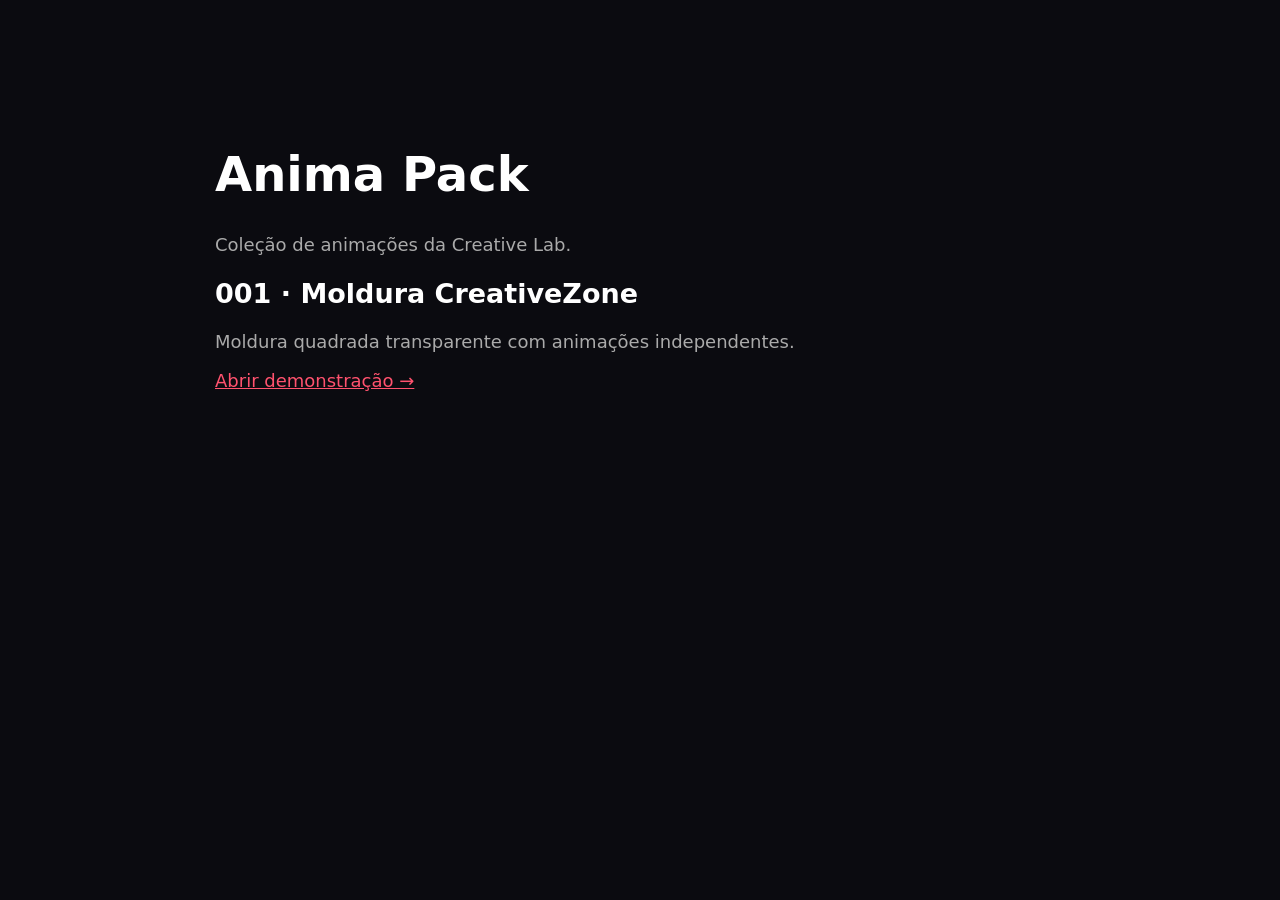
==== index.html @ 5e4f6523 "Add CreativeZone frame animation and standalone HTML demo" ====
<!doctype html><html lang="pt-BR"><meta charset="utf-8"><meta name="viewport" content="width=device-width,initial-scale=1"><title>Anima Pack</title><style>body{background:#0b0b10;color:#fff;font:18px system-ui;max-width:850px;margin:10vh auto;padding:24px}a{color:#ff526e}p{color:#aaa}h1{font-size:48px}</style><h1>Anima Pack</h1><p>Coleção de animações da Creative Lab.</p><h2>001 · Moldura CreativeZone</h2><p>Moldura quadrada transparente com animações independentes.</p><a href="animations/creativezone-frame/index.html">Abrir demonstração →</a></html>
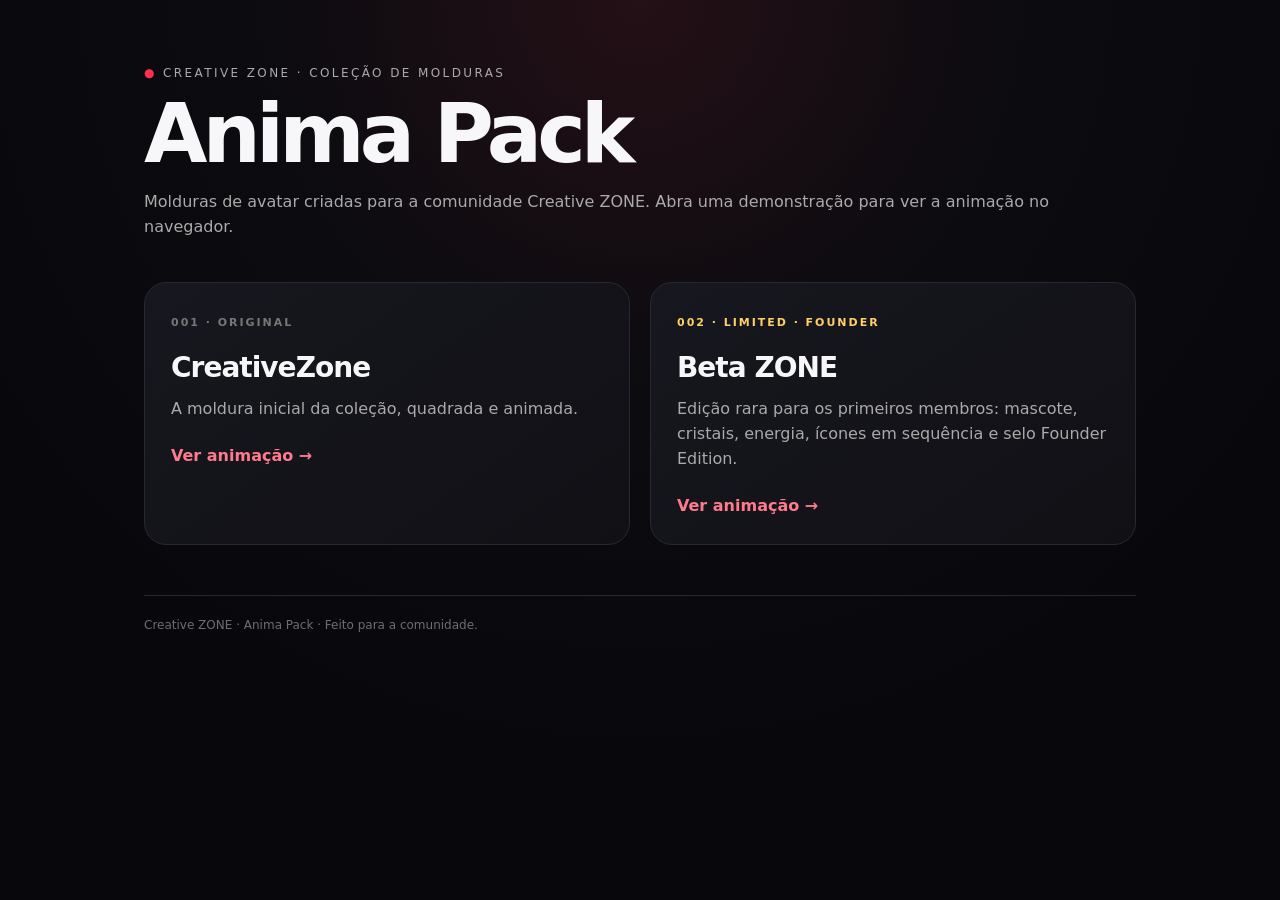
==== commit 9174f8ee: "feat: add Beta ZONE to animation catalog" ====
--- a/index.html
+++ b/index.html
@@ -1 +1,24 @@
-<!doctype html><html lang="pt-BR"><meta charset="utf-8"><meta name="viewport" content="width=device-width,initial-scale=1"><title>Anima Pack</title><style>body{background:#0b0b10;color:#fff;font:18px system-ui;max-width:850px;margin:10vh auto;padding:24px}a{color:#ff526e}p{color:#aaa}h1{font-size:48px}</style><h1>Anima Pack</h1><p>Coleção de animações da Creative Lab.</p><h2>001 · Moldura CreativeZone</h2><p>Moldura quadrada transparente com animações independentes.</p><a href="animations/creativezone-frame/index.html">Abrir demonstração →</a></html>+<!doctype html>
+<html lang="pt-BR">
+<head>
+<meta charset="utf-8">
+<meta name="viewport" content="width=device-width,initial-scale=1">
+<title>Anima Pack · Creative ZONE</title>
+<style>
+:root{color-scheme:dark;--red:#ff304f;--bg:#09090e;--panel:#13131a;--line:#292832}
+*{box-sizing:border-box}body{margin:0;background:radial-gradient(circle at 50% 0,#241016 0,#0b0b10 35%,#08080c 72%);color:#f7f7fa;font:16px/1.55 Inter,system-ui,sans-serif;min-height:100vh}
+main{max-width:1040px;margin:auto;padding:64px 24px}.eyebrow{letter-spacing:.2em;color:#aaa;font-size:12px}.eyebrow b{color:var(--red)}h1{font-size:clamp(44px,8vw,82px);letter-spacing:-.06em;line-height:.95;margin:12px 0 18px}p{color:#aaa}.grid{display:grid;grid-template-columns:repeat(2,minmax(0,1fr));gap:20px;margin-top:42px}.card{display:block;color:inherit;text-decoration:none;background:linear-gradient(145deg,#17171f,#101015);border:1px solid var(--line);border-radius:22px;padding:26px;transition:.2s transform,.2s border-color,.2s box-shadow}.card:hover{transform:translateY(-3px);border-color:#8a2635;box-shadow:0 18px 42px #0006}.id{font:700 11px/1 system-ui;letter-spacing:.18em;color:#777}.limited{color:#ffd166}.card h2{font-size:28px;letter-spacing:-.035em;margin:12px 0 8px}.card p{margin:0 0 22px}.go{color:#ff7a8c;font-weight:750}footer{margin-top:50px;padding-top:20px;border-top:1px solid var(--line);color:#6f6c78;font-size:12px}@media(max-width:680px){main{padding:38px 18px}.grid{grid-template-columns:1fr}}
+</style>
+</head>
+<body><main>
+<div class="eyebrow"><b>●</b> CREATIVE ZONE · COLEÇÃO DE MOLDURAS</div>
+<h1>Anima Pack</h1>
+<p>Molduras de avatar criadas para a comunidade Creative ZONE. Abra uma demonstração para ver a animação no navegador.</p>
+<div class="grid">
+<a class="card" href="https://htmlpreview.github.io/?https://github.com/Creatiive-Lab/Anima-pack/blob/main/animations/creativezone-frame/index.html">
+<span class="id">001 · ORIGINAL</span><h2>CreativeZone</h2><p>A moldura inicial da coleção, quadrada e animada.</p><span class="go">Ver animação →</span></a>
+<a class="card" href="https://htmlpreview.github.io/?https://github.com/Creatiive-Lab/Anima-pack/blob/main/animations/beta-zone-frame/index.html">
+<span class="id limited">002 · LIMITED · FOUNDER</span><h2>Beta ZONE</h2><p>Edição rara para os primeiros membros: mascote, cristais, energia, ícones em sequência e selo Founder Edition.</p><span class="go">Ver animação →</span></a>
+</div>
+<footer>Creative ZONE · Anima Pack · Feito para a comunidade.</footer>
+</main></body></html>
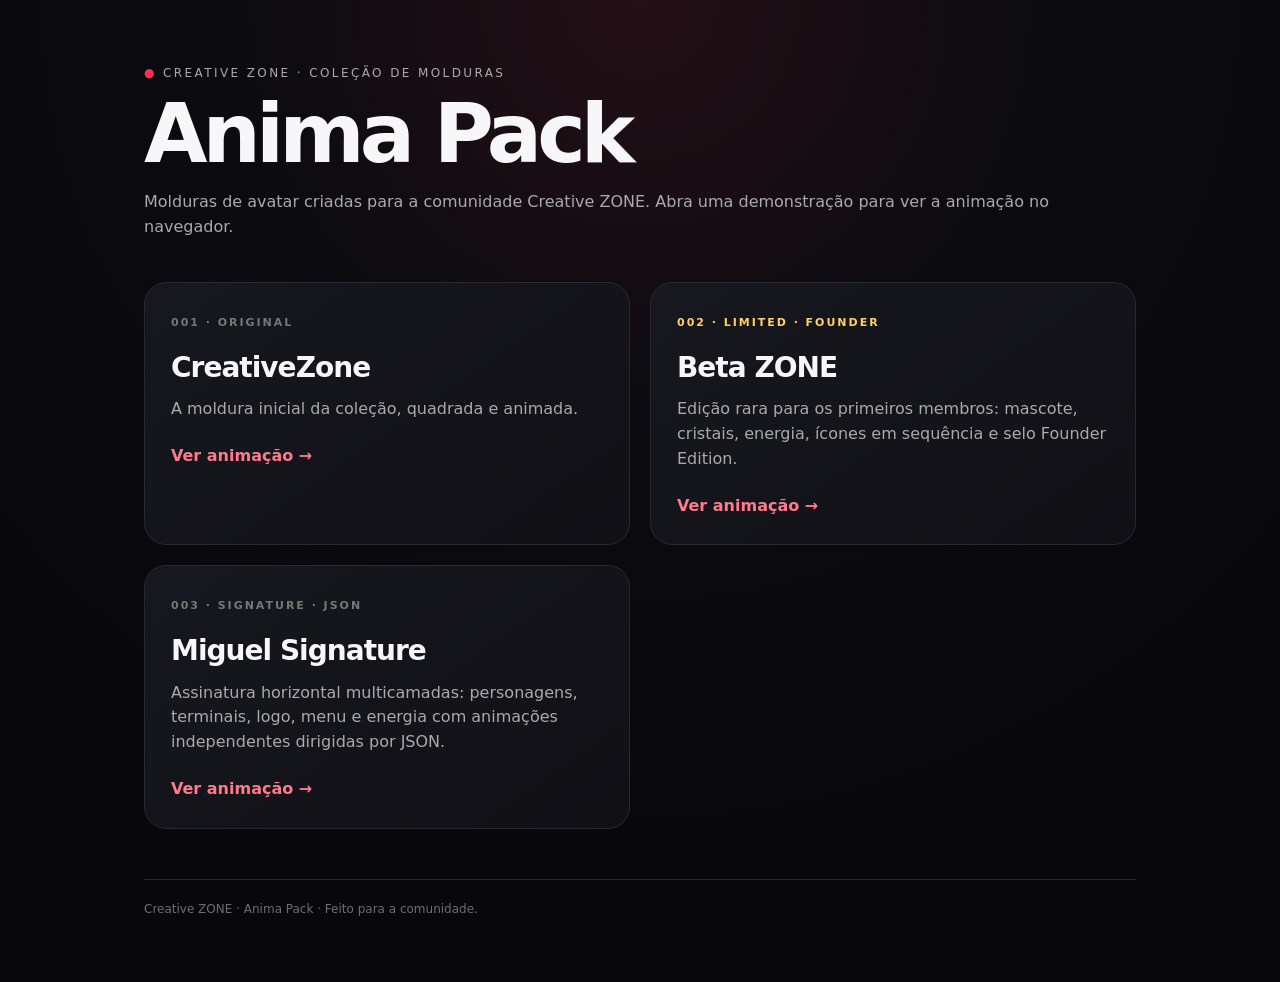
==== commit 3bd7004e: "Add Miguel signature demo to catalog" ====
--- a/index.html
+++ b/index.html
@@ -17,8 +17,10 @@
 <div class="grid">
 <a class="card" href="https://htmlpreview.github.io/?https://github.com/Creatiive-Lab/Anima-pack/blob/main/animations/creativezone-frame/index.html">
 <span class="id">001 · ORIGINAL</span><h2>CreativeZone</h2><p>A moldura inicial da coleção, quadrada e animada.</p><span class="go">Ver animação →</span></a>
-<a class="card" href="https://htmlpreview.github.io/?https://github.com/Creatiive-Lab/Anima-pack/blob/main/animations/beta-zone-frame/index.html">
+<a class="card" href="https://raw.githack.com/Creatiive-Lab/Anima-pack/133a456816e69455eeaa882c5b50a410ef198f3c/animations/beta-zone-frame/index.html">
 <span class="id limited">002 · LIMITED · FOUNDER</span><h2>Beta ZONE</h2><p>Edição rara para os primeiros membros: mascote, cristais, energia, ícones em sequência e selo Founder Edition.</p><span class="go">Ver animação →</span></a>
+<a class="card" href="https://raw.githack.com/Creatiive-Lab/Anima-pack/main/animations/miguel-signature/index.html">
+<span class="id">003 · SIGNATURE · JSON</span><h2>Miguel Signature</h2><p>Assinatura horizontal multicamadas: personagens, terminais, logo, menu e energia com animações independentes dirigidas por JSON.</p><span class="go">Ver animação →</span></a>
 </div>
 <footer>Creative ZONE · Anima Pack · Feito para a comunidade.</footer>
 </main></body></html>
